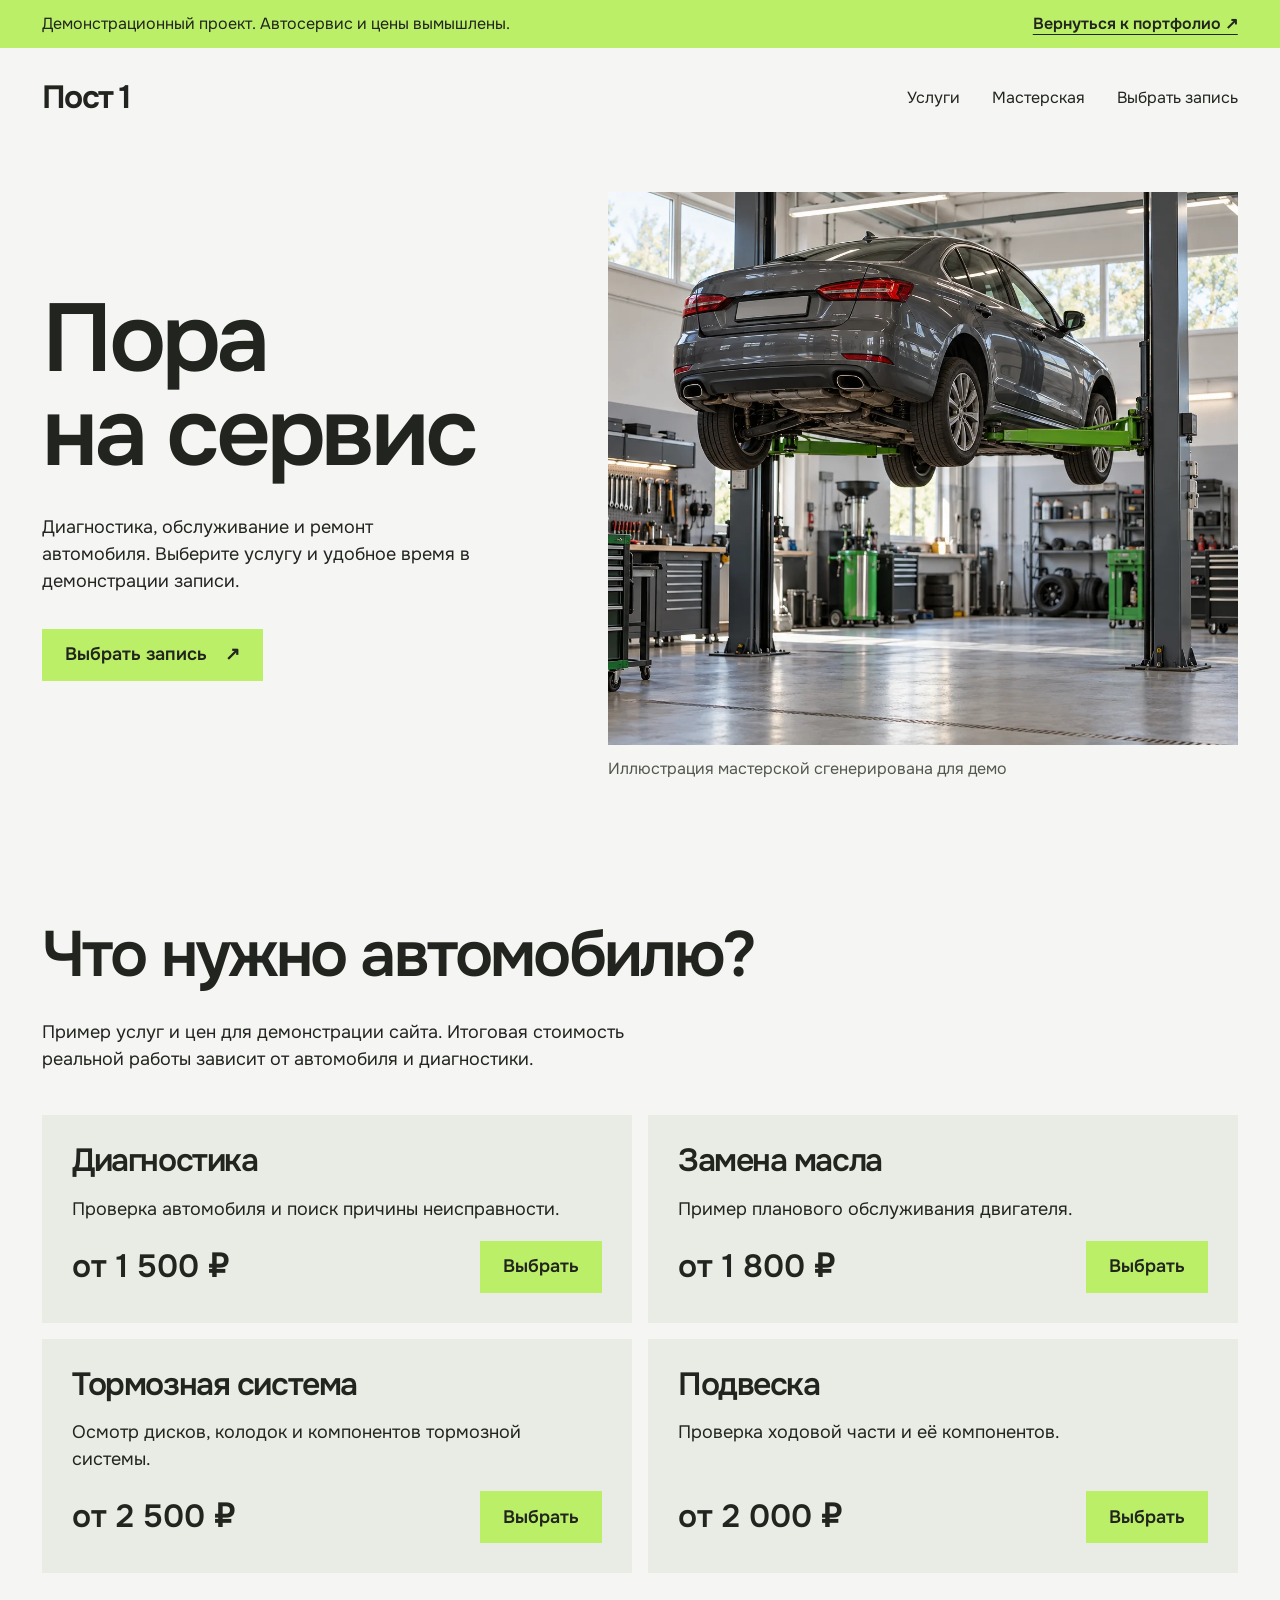
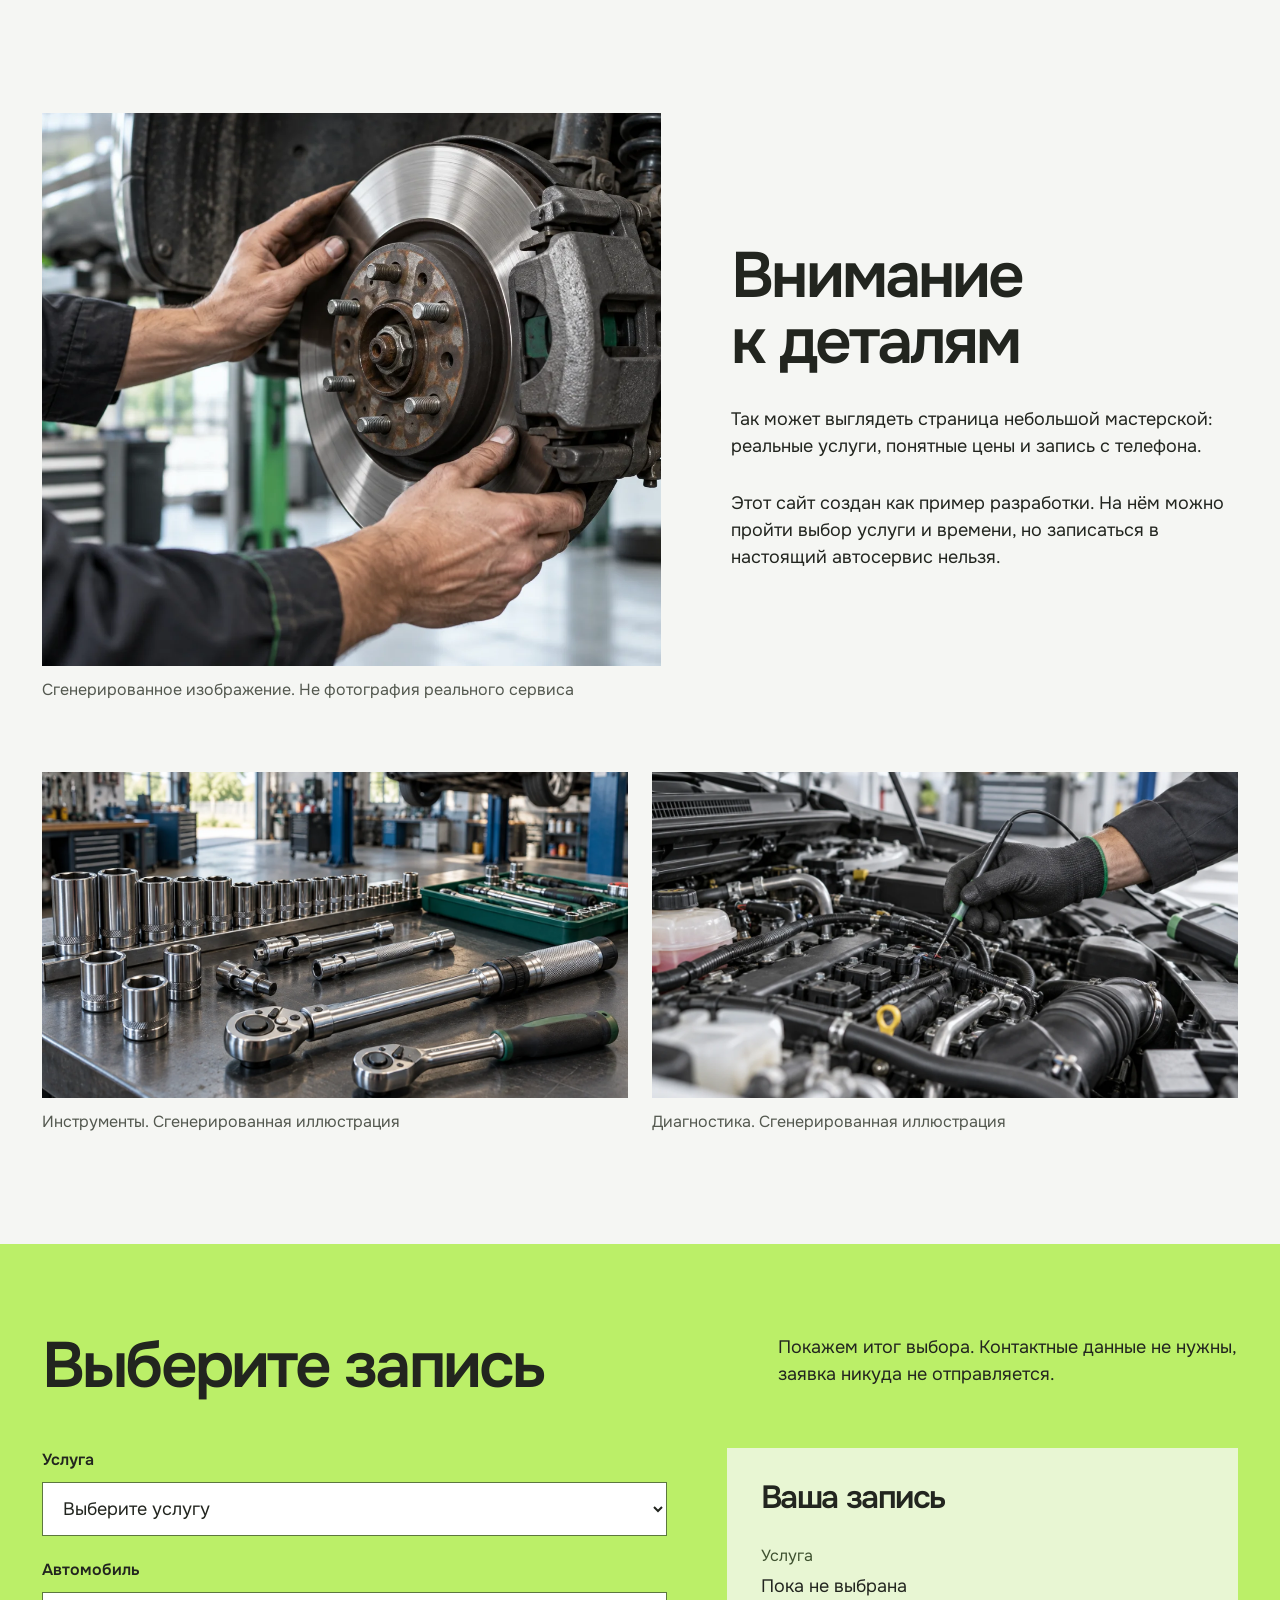
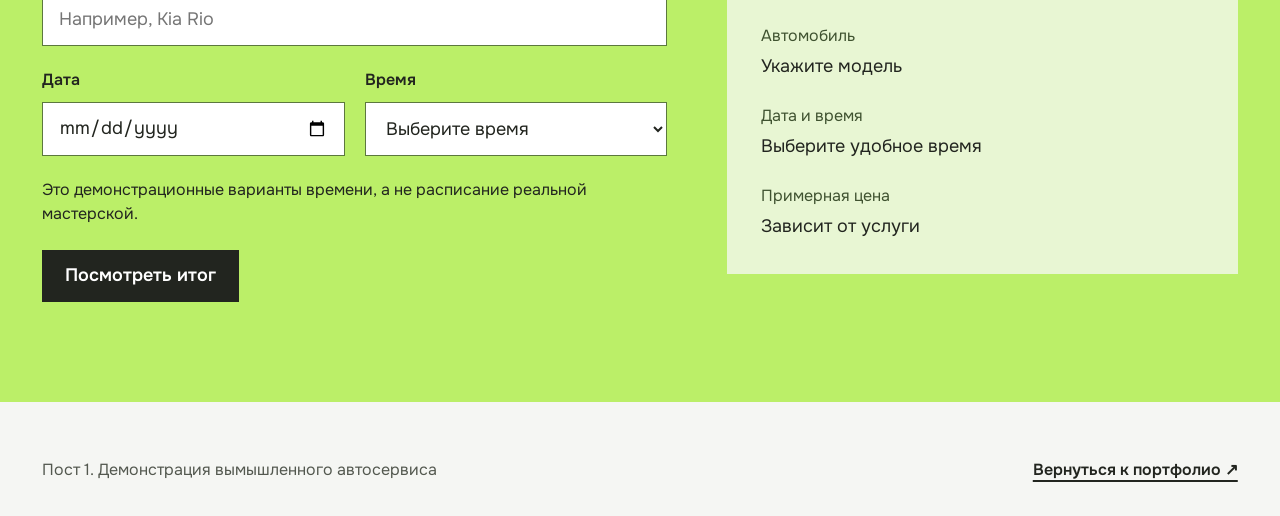
==== demos/autoservice/index.html @ d35ccf21 "Create Dmitry portfolio with original KEDO demo and autoservice example" ====
<!doctype html><html lang="ru"><head><meta charset="utf-8"><meta name="viewport" content="width=device-width,initial-scale=1"><title>Пост 1 | Демонстрационный сайт автосервиса</title><meta name="description" content="Демонстрационный сайт вымышленного автосервиса: услуги, примерные цены и интерактивный выбор записи."><meta name="robots" content="noindex"><link rel="icon" href="../../assets/favicon.svg"><link rel="stylesheet" href="../../assets/base.css"><link rel="stylesheet" href="autoservice.css"><script type="module" src="autoservice.js"></script></head><body>
<a class="skip-link" href="#main">Перейти к содержанию</a>
<div class="demo-strip"><p>Демонстрационный проект. Автосервис и цены вымышлены.</p><a href="../../">Вернуться к портфолио ↗</a></div>
<header class="site-nav wrap"><a class="wordmark" href="#main">Пост 1</a><nav class="nav-links" aria-label="Навигация автосервиса"><a href="#services">Услуги</a><a href="#workshop">Мастерская</a><a href="#booking">Выбрать запись</a></nav></header>
<main id="main"><section class="auto-hero wrap"><div class="auto-hero-copy"><h1>Пора<br>на сервис</h1><p>Диагностика, обслуживание и ремонт автомобиля. Выберите услугу и удобное время в демонстрации записи.</p><a class="button" href="#booking">Выбрать запись <span aria-hidden="true">↗</span></a></div><figure><img src="../../assets/images/workshop.webp" alt="Сгенерированная иллюстрация светлой автомастерской с автомобилем на подъёмнике" width="1536" height="1024" fetchpriority="high"><figcaption>Иллюстрация мастерской сгенерирована для демо</figcaption></figure></section>
<section class="services wrap" id="services" aria-labelledby="services-title"><h2 id="services-title">Что нужно автомобилю?</h2><p class="section-intro">Пример услуг и цен для демонстрации сайта. Итоговая стоимость реальной работы зависит от автомобиля и диагностики.</p><div class="service-list" id="service-list"></div><noscript><p>Диагностика от 1 500 ₽, замена масла от 1 800 ₽, тормозная система от 2 500 ₽, подвеска от 2 000 ₽. Цены вымышлены для демо.</p></noscript></section>
<section class="workshop wrap" id="workshop" aria-labelledby="workshop-title"><figure><img src="../../assets/images/workshop-detail.webp" width="1536" height="1024" alt="Сгенерированная иллюстрация осмотра тормозного диска автомобиля" loading="lazy"><figcaption>Сгенерированное изображение. Не фотография реального сервиса</figcaption></figure><div><h2 id="workshop-title">Внимание<br>к деталям</h2><p>Так может выглядеть страница небольшой мастерской: реальные услуги, понятные цены и запись с телефона.</p><p>Этот сайт создан как пример разработки. На нём можно пройти выбор услуги и времени, но записаться в настоящий автосервис нельзя.</p></div><div class="workshop-scenes"><figure><img src="../../assets/images/workshop-tools.webp" alt="Сгенерированная иллюстрация инструментов автомастерской" width="1536" height="1024" loading="lazy"><figcaption>Инструменты. Сгенерированная иллюстрация</figcaption></figure><figure><img src="../../assets/images/workshop-engine.webp" alt="Сгенерированная иллюстрация диагностики двигателя" width="1536" height="1024" loading="lazy"><figcaption>Диагностика. Сгенерированная иллюстрация</figcaption></figure></div></section>
<section class="booking wrap" id="booking" aria-labelledby="booking-title"><div class="booking-heading"><h2 id="booking-title">Выберите запись</h2><p>Покажем итог выбора. Контактные данные не нужны, заявка никуда не отправляется.</p></div><div class="booking-layout"><form id="booking-form"><div class="form-field"><label for="service">Услуга</label><select id="service" name="service" required><option value="">Выберите услугу</option></select></div><div class="form-field"><label for="car">Автомобиль</label><input id="car" name="car" required maxlength="80" placeholder="Например, Kia Rio" autocomplete="off"></div><div class="form-pair"><div class="form-field"><label for="date">Дата</label><input id="date" name="date" type="date" required></div><div class="form-field"><label for="time">Время</label><select id="time" name="time" required><option value="">Выберите время</option><option>09:00</option><option>11:00</option><option>13:00</option><option>15:00</option><option>17:00</option></select></div></div><p class="form-note">Это демонстрационные варианты времени, а не расписание реальной мастерской.</p><button class="button" type="submit">Посмотреть итог</button></form><aside class="booking-summary" aria-labelledby="summary-title"><h3 id="summary-title">Ваша запись</h3><dl id="booking-summary"><div><dt>Услуга</dt><dd id="summary-service">Пока не выбрана</dd></div><div><dt>Автомобиль</dt><dd id="summary-car">Укажите модель</dd></div><div><dt>Дата и время</dt><dd id="summary-date">Выберите удобное время</dd></div><div><dt>Примерная цена</dt><dd id="summary-price">Зависит от услуги</dd></div></dl><p class="booking-result" id="booking-result" role="status" hidden>Демонстрация завершена. Запись не отправлена.</p></aside></div><noscript><p>Для работы демонстрационной формы включите JavaScript.</p></noscript></section></main>
<footer class="footer wrap"><p>Пост 1. Демонстрация вымышленного автосервиса</p><a class="text-link" href="../../">Вернуться к портфолио ↗</a></footer></body></html>
---- assets/base.css ----
@font-face{font-family:Onest;src:url('fonts/onest-cyrillic.woff2') format('woff2');font-weight:100 900;font-display:swap;unicode-range:U+0400-045F,U+0490-0491,U+04B0-04B1,U+2116}
@font-face{font-family:Onest;src:url('fonts/onest-latin.woff2') format('woff2');font-weight:100 900;font-display:swap;unicode-range:U+0000-00FF,U+0131,U+0152-0153,U+02BB-02BC,U+02C6,U+02DA,U+02DC,U+0304,U+0308,U+0329,U+2000-206F,U+20AC,U+2122,U+2191,U+2193,U+2212,U+2215,U+FEFF,U+FFFD}
:root{--ground:#f5f6f3;--paper:#fff;--ink:#22251f;--muted:#53584f;--accent:#bbef68;--surface:#e9ece5;--radius:0;--gutter:clamp(20px,3.3vw,56px);--body:18px;color-scheme:light;font-family:Onest,Arial,sans-serif;color:var(--ink);background:var(--ground)}
img{height:auto}
*{box-sizing:border-box}html{scroll-behavior:smooth;scroll-padding-top:28px}body{margin:0;font-size:var(--body);line-height:1.5}button,input,select,textarea{font:inherit}button,a{-webkit-tap-highlight-color:transparent}button{cursor:pointer}a{color:inherit;text-underline-offset:5px}img{max-width:100%;display:block}h1,h2,h3,p{margin:0}h1,h2,h3{font-weight:600;letter-spacing:-.045em;line-height:1.03;text-wrap:balance}p{max-width:65ch}button{color:inherit}button:disabled{cursor:default}a:focus-visible,button:focus-visible,summary:focus-visible,input:focus-visible,select:focus-visible{outline:3px solid #367a17;outline-offset:5px}::selection{background:var(--accent);color:var(--ink)}[hidden]{display:none!important}.wrap{padding-inline:var(--gutter);max-width:1600px;margin-inline:auto}.button{display:inline-flex;align-items:center;justify-content:center;gap:18px;min-height:52px;padding:14px 23px;background:var(--accent);border:0;text-decoration:none;font-weight:600;line-height:1.2;transition:transform .2s,background .2s}.button:hover{background:#ace052;transform:translateY(-3px)}.button:active{transform:translateY(0)}.button.secondary{background:var(--ink);color:white}.button.secondary:hover{background:#3c4237}.text-link{display:inline-block;font-weight:600;text-decoration-thickness:2px}.skip-link{position:fixed;top:8px;left:8px;z-index:100;padding:12px;background:var(--paper);transform:translateY(-150%)}.skip-link:focus{transform:none}.site-nav{min-height:100px;display:flex;align-items:center;justify-content:space-between;gap:24px}.wordmark{font-size:27px;font-weight:650;text-decoration:none;letter-spacing:-.055em}.nav-links{display:flex;align-items:center;gap:32px}.nav-links a{text-decoration:none;font-size:16px}.nav-links a:hover{text-decoration:underline}.nav-links .button{font-size:16px}.demo-strip{background:var(--accent);padding:12px var(--gutter);font-size:16px;display:flex;justify-content:space-between;gap:16px;flex-wrap:wrap}.demo-strip a{font-weight:600}.demo-note{color:var(--muted);font-size:16px;line-height:1.5}.footer{padding-block:56px 34px;display:flex;justify-content:space-between;gap:24px;flex-wrap:wrap;font-size:16px}.footer p{color:var(--muted)}.motion{animation-duration:.7s;animation-fill-mode:both}.motion.is-visible{animation-name:arrive}@keyframes arrive{from{opacity:.35;transform:translateY(24px)}to{opacity:1;transform:none}}@media(max-width:760px){:root{--body:16px}.site-nav{min-height:86px;gap:18px;flex-wrap:wrap;padding-block:20px}.nav-links{gap:16px;flex-wrap:wrap}.nav-links a{font-size:14px}.nav-links .button{font-size:14px;min-height:44px;padding:12px 15px}.wordmark{font-size:25px}.footer{padding-block:40px 24px}}@media(prefers-reduced-motion:reduce){html{scroll-behavior:auto}*,*::before,*::after{animation:none!important;transition:none!important;scroll-behavior:auto!important}}
---- demos/autoservice/autoservice.css ----
.auto-hero{display:grid;grid-template-columns:.9fr 1.1fr;gap:50px;align-items:center;padding-block:44px 70px}.auto-hero h1{font-size:clamp(64px,7.5vw,116px);line-height:.98}.auto-hero-copy p{font-size:22px;margin-block:34px;max-width:440px}.auto-hero figure,.workshop figure{margin:0}.auto-hero img{aspect-ratio:1;object-fit:cover;width:100%}.auto-hero figcaption,.workshop figcaption{font-size:14px;color:var(--muted);margin-top:12px}.services{padding-block:72px 100px}.services h2,.workshop h2,.booking h2{font-size:clamp(38px,5vw,72px)}.section-intro{font-size:18px;max-width:620px;margin-top:30px}.service-list{margin-top:42px;display:grid;grid-template-columns:1fr 1fr;gap:16px}.service{background:var(--surface);padding:30px;display:flex;flex-direction:column;align-items:flex-start;gap:18px}.service h3{font-size:32px}.service p{font-size:18px}.service-bottom{display:flex;justify-content:space-between;align-items:center;gap:20px;width:100%;margin-top:auto}.service-price{font-size:23px;font-weight:600}.service button{font-size:16px}.workshop{display:grid;grid-template-columns:1.1fr .9fr;gap:70px;align-items:center;padding-block:40px 110px}.workshop img{width:100%;aspect-ratio:1.12;object-fit:cover}.workshop p{font-size:20px;margin-top:30px;max-width:45ch}.booking{padding-block:90px 100px;background:var(--accent)}.booking-heading{display:flex;justify-content:space-between;align-items:flex-start;gap:50px}.booking-heading h2{max-width:12ch}.booking-heading p{font-size:20px;max-width:460px}.booking-layout{display:grid;grid-template-columns:1.1fr .9fr;gap:60px;margin-top:48px}.form-field{display:flex;flex-direction:column;gap:10px;margin-bottom:22px;min-width:0}.form-field label{font-weight:600;font-size:17px}.form-field input,.form-field select{width:100%;height:54px;min-width:0;padding:12px 16px;border:1px solid #5c783e;border-radius:0;background:white;color:var(--ink);font-size:17px}.form-pair{display:grid;grid-template-columns:1fr 1fr;gap:20px}.form-note{font-size:16px;margin-bottom:24px;max-width:52ch}.booking form .button{background:var(--ink);color:white}.booking form .button:hover{background:#3d4437}.booking-summary{background:#e8f6d3;padding:34px;align-self:start}.booking-summary h3{font-size:32px}.booking-summary dl{margin:30px 0 0;display:flex;flex-direction:column;gap:24px}.booking-summary dt{font-size:16px;color:#3f5230}.booking-summary dd{margin:5px 0 0;font-size:20px;overflow-wrap:anywhere}.booking-result{margin-top:28px;font-size:18px;font-weight:600}.demo-strip p{max-width:none}@media(max-width:1000px){.auto-hero{gap:32px}.auto-hero h1{font-size:70px}.auto-hero-copy p{font-size:18px}.workshop{gap:36px}.workshop p{font-size:18px}.booking-layout{gap:32px}.booking-heading{gap:32px}.booking-heading p{font-size:18px}.service{padding:26px}.service-bottom{align-items:flex-start;flex-direction:column;gap:18px}}@media(max-width:760px){.auto-hero{grid-template-columns:1fr;padding-block:35px 38px;gap:38px}.auto-hero h1{font-size:66px}.auto-hero-copy p{font-size:18px;margin-block:25px}.auto-hero img{aspect-ratio:1.22}.services{padding-block:52px 58px}.services h2{font-size:35px}.section-intro{font-size:16px;margin-top:24px}.service-list{grid-template-columns:1fr;margin-top:28px}.service{padding:26px 22px}.service h3{font-size:30px}.service p{font-size:16px}.service-bottom{flex-direction:row;align-items:center}.service-price{font-size:20px}.service .button{font-size:14px;padding:13px 18px}.workshop{grid-template-columns:1fr;gap:32px;padding-block:20px 64px}.workshop p{font-size:18px;margin-top:22px}.booking{padding-block:56px 60px}.booking-heading{flex-direction:column;gap:25px}.booking h2{font-size:38px}.booking-heading p{font-size:18px}.booking-layout{grid-template-columns:1fr;gap:32px;margin-top:34px}.form-pair{grid-template-columns:1fr;gap:0}.booking-summary{padding:26px 22px}.booking-summary dd{font-size:18px}.demo-strip{font-size:14px}.nav-links{gap:14px}.nav-links a{font-size:14px}}
.workshop-scenes{grid-column:1 / -1;display:grid;grid-template-columns:1fr 1fr;gap:24px}.workshop-scenes img{aspect-ratio:1.8;object-fit:cover}.auto-hero-copy p,.workshop p,.booking-heading p,.service p{font-size:18px}.service-price,.booking-summary h3{font-size:32px}.service button,.form-field label,.form-field input,.form-field select{font-size:18px}.form-field label{font-size:16px}.auto-hero figcaption,.workshop figcaption{font-size:16px}.site-nav .wordmark{font-size:32px}.booking-summary dd{font-size:18px}@media(max-width:900px){.auto-hero{grid-template-columns:1fr}.auto-hero h1{font-size:70px}}@media(max-width:760px){.workshop-scenes{grid-template-columns:1fr;gap:28px}.auto-hero h1{font-size:66px}.service-price{font-size:30px}.service button{font-size:16px}}
.auto-hero img{aspect-ratio:1.14}.workshop figure{overflow:hidden}.workshop img{transition:transform .7s}.workshop figure:hover img{transform:scale(1.025)}
.auto-hero figure{overflow:hidden}.auto-hero img{animation:picture-drift 14s ease-in-out infinite alternate}@keyframes picture-drift{from{transform:scale(1)}to{transform:scale(1.025)}}
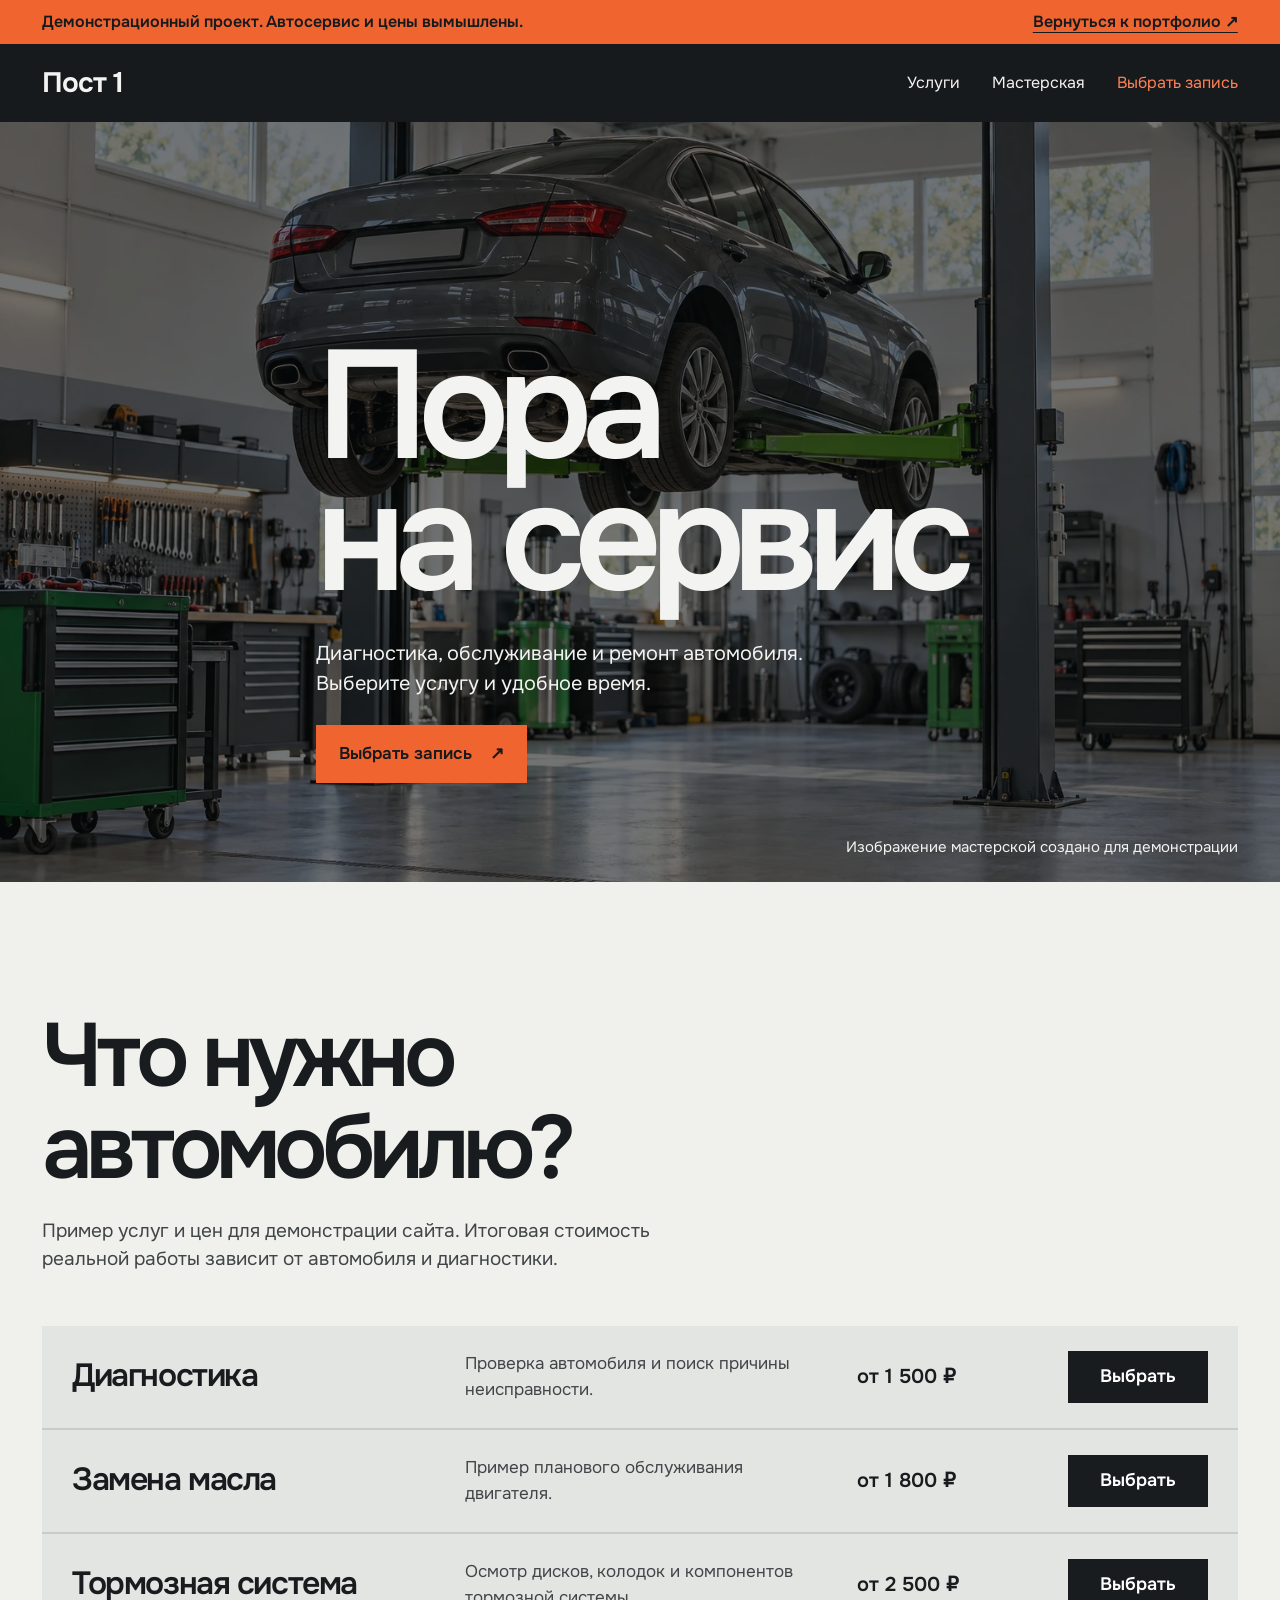
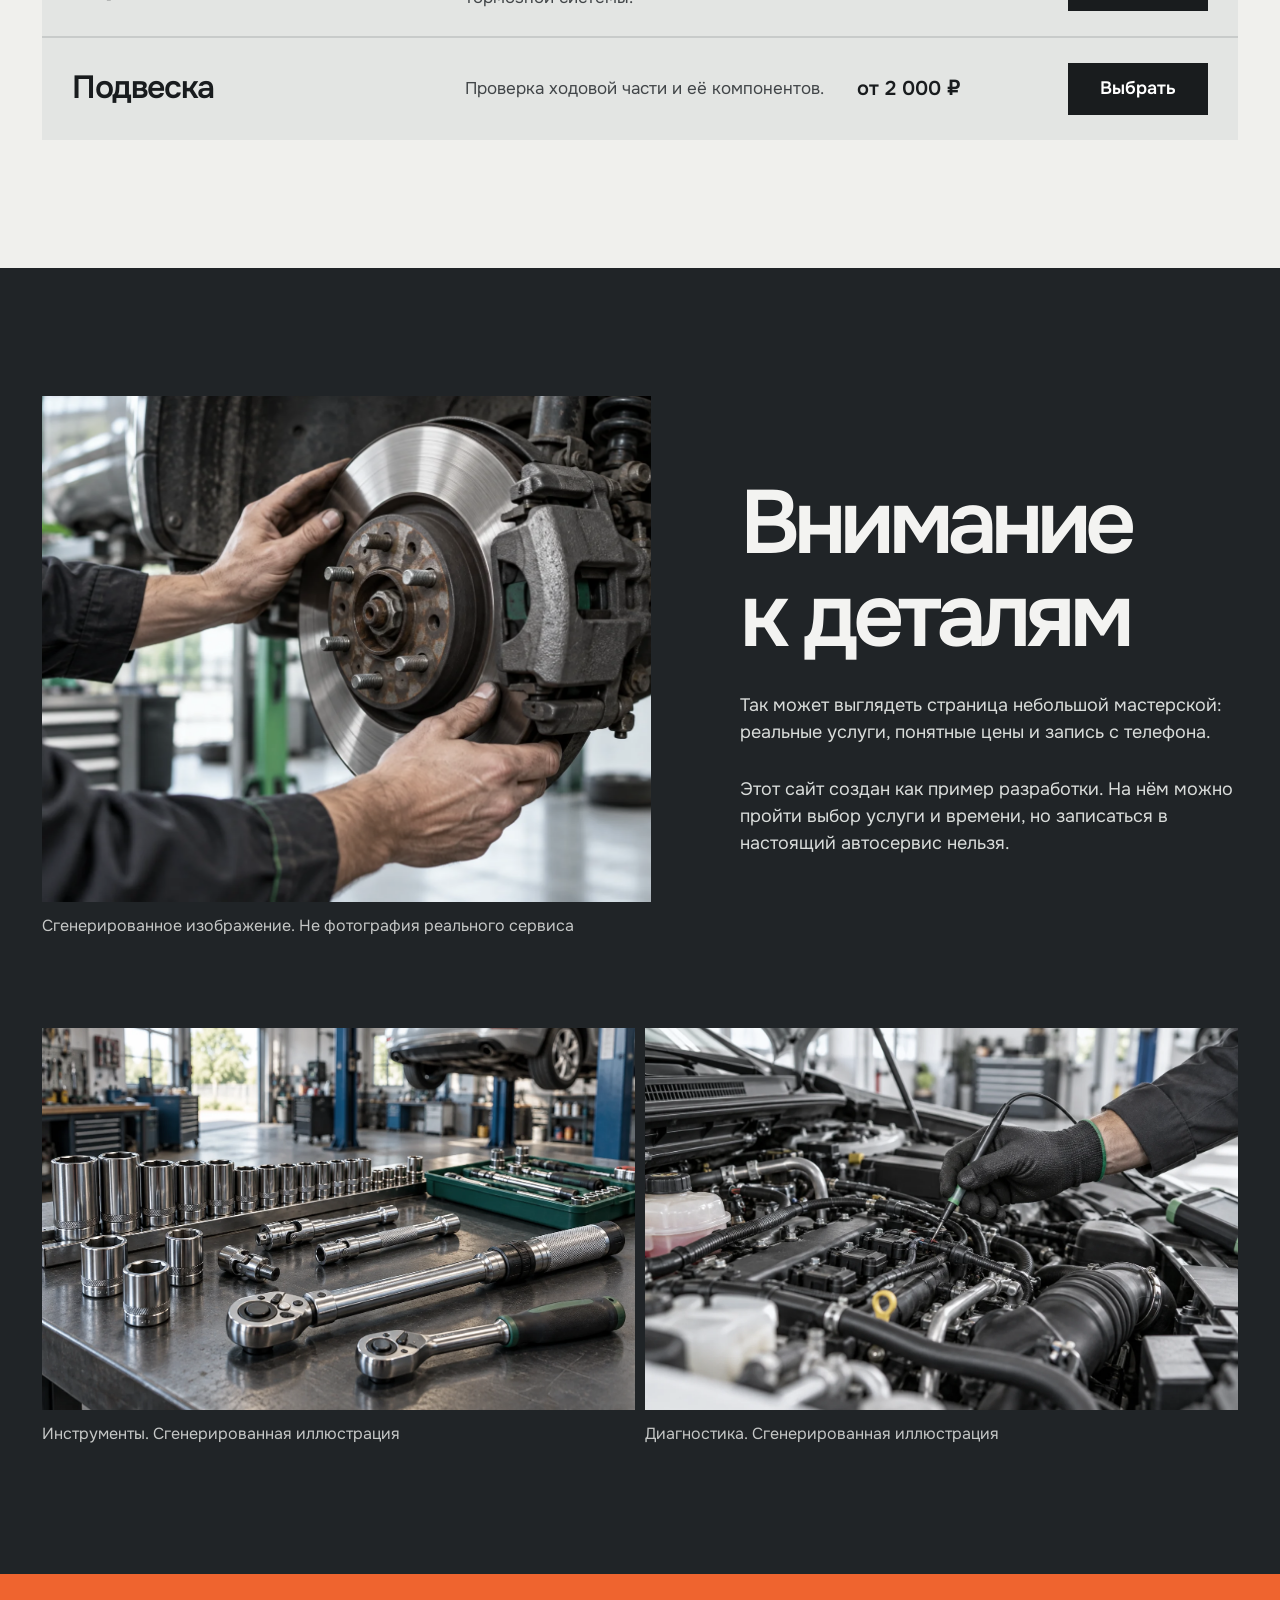
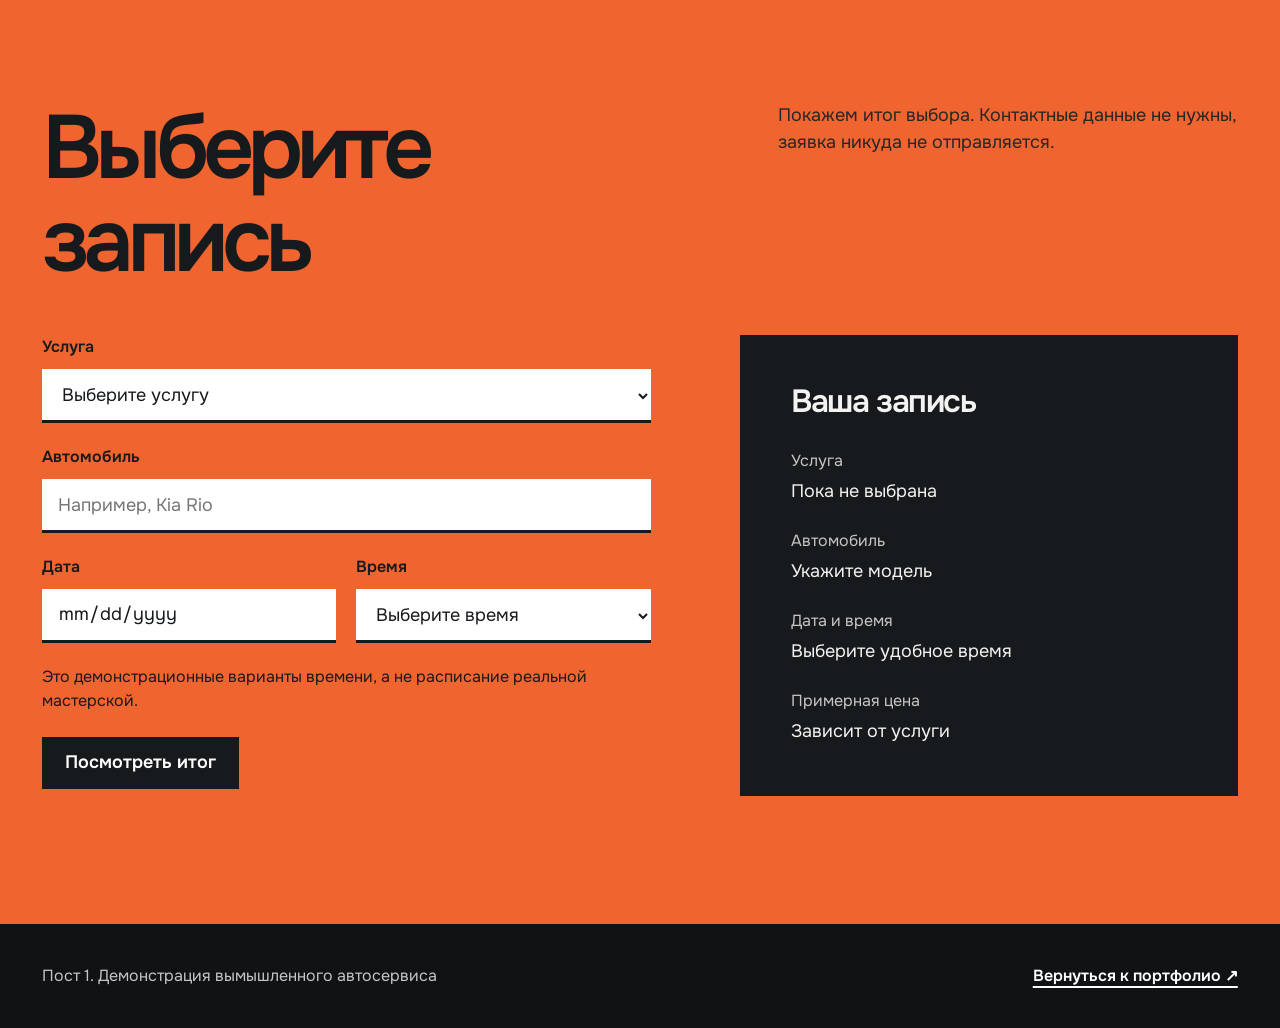
==== commit ae63b711: "Restyle auto service demo and refine portfolio finish" ====
--- a/demos/autoservice/index.html
+++ b/demos/autoservice/index.html
@@ -1,8 +1,8 @@
-<!doctype html><html lang="ru"><head><meta charset="utf-8"><meta name="viewport" content="width=device-width,initial-scale=1"><title>Пост 1 | Демонстрационный сайт автосервиса</title><meta name="description" content="Демонстрационный сайт вымышленного автосервиса: услуги, примерные цены и интерактивный выбор записи."><meta name="robots" content="noindex"><link rel="icon" href="../../assets/favicon.svg"><link rel="stylesheet" href="../../assets/base.css"><link rel="stylesheet" href="autoservice.css"><script type="module" src="autoservice.js"></script></head><body>
+<!doctype html><html lang="ru"><head><meta charset="utf-8"><meta name="viewport" content="width=device-width,initial-scale=1"><title>Пост 1 | Демонстрационный сайт автосервиса</title><meta name="description" content="Демонстрационный сайт вымышленного автосервиса: услуги, примерные цены и интерактивный выбор записи."><meta name="robots" content="noindex"><link rel="icon" href="../../favicon.ico" sizes="any"><link rel="icon" href="../../assets/favicon.svg" type="image/svg+xml"><link rel="stylesheet" href="../../assets/base.css"><link rel="stylesheet" href="autoservice.css"><script type="module" src="autoservice.js"></script></head><body>
 <a class="skip-link" href="#main">Перейти к содержанию</a>
 <div class="demo-strip"><p>Демонстрационный проект. Автосервис и цены вымышлены.</p><a href="../../">Вернуться к портфолио ↗</a></div>
 <header class="site-nav wrap"><a class="wordmark" href="#main">Пост 1</a><nav class="nav-links" aria-label="Навигация автосервиса"><a href="#services">Услуги</a><a href="#workshop">Мастерская</a><a href="#booking">Выбрать запись</a></nav></header>
-<main id="main"><section class="auto-hero wrap"><div class="auto-hero-copy"><h1>Пора<br>на сервис</h1><p>Диагностика, обслуживание и ремонт автомобиля. Выберите услугу и удобное время в демонстрации записи.</p><a class="button" href="#booking">Выбрать запись <span aria-hidden="true">↗</span></a></div><figure><img src="../../assets/images/workshop.webp" alt="Сгенерированная иллюстрация светлой автомастерской с автомобилем на подъёмнике" width="1536" height="1024" fetchpriority="high"><figcaption>Иллюстрация мастерской сгенерирована для демо</figcaption></figure></section>
+<main id="main"><section class="auto-hero" aria-labelledby="auto-title"><figure><img src="../../assets/images/workshop.webp" alt="Сгенерированная иллюстрация автомастерской с автомобилем на подъёмнике" width="1536" height="1024" fetchpriority="high"><figcaption>Изображение мастерской создано для демонстрации</figcaption></figure><div class="auto-hero-copy wrap"><h1 id="auto-title">Пора<br>на сервис</h1><p>Диагностика, обслуживание и ремонт автомобиля. Выберите услугу и удобное время.</p><a class="button" href="#booking">Выбрать запись <span aria-hidden="true">↗</span></a></div></section>
 <section class="services wrap" id="services" aria-labelledby="services-title"><h2 id="services-title">Что нужно автомобилю?</h2><p class="section-intro">Пример услуг и цен для демонстрации сайта. Итоговая стоимость реальной работы зависит от автомобиля и диагностики.</p><div class="service-list" id="service-list"></div><noscript><p>Диагностика от 1 500 ₽, замена масла от 1 800 ₽, тормозная система от 2 500 ₽, подвеска от 2 000 ₽. Цены вымышлены для демо.</p></noscript></section>
 <section class="workshop wrap" id="workshop" aria-labelledby="workshop-title"><figure><img src="../../assets/images/workshop-detail.webp" width="1536" height="1024" alt="Сгенерированная иллюстрация осмотра тормозного диска автомобиля" loading="lazy"><figcaption>Сгенерированное изображение. Не фотография реального сервиса</figcaption></figure><div><h2 id="workshop-title">Внимание<br>к деталям</h2><p>Так может выглядеть страница небольшой мастерской: реальные услуги, понятные цены и запись с телефона.</p><p>Этот сайт создан как пример разработки. На нём можно пройти выбор услуги и времени, но записаться в настоящий автосервис нельзя.</p></div><div class="workshop-scenes"><figure><img src="../../assets/images/workshop-tools.webp" alt="Сгенерированная иллюстрация инструментов автомастерской" width="1536" height="1024" loading="lazy"><figcaption>Инструменты. Сгенерированная иллюстрация</figcaption></figure><figure><img src="../../assets/images/workshop-engine.webp" alt="Сгенерированная иллюстрация диагностики двигателя" width="1536" height="1024" loading="lazy"><figcaption>Диагностика. Сгенерированная иллюстрация</figcaption></figure></div></section>
 <section class="booking wrap" id="booking" aria-labelledby="booking-title"><div class="booking-heading"><h2 id="booking-title">Выберите запись</h2><p>Покажем итог выбора. Контактные данные не нужны, заявка никуда не отправляется.</p></div><div class="booking-layout"><form id="booking-form"><div class="form-field"><label for="service">Услуга</label><select id="service" name="service" required><option value="">Выберите услугу</option></select></div><div class="form-field"><label for="car">Автомобиль</label><input id="car" name="car" required maxlength="80" placeholder="Например, Kia Rio" autocomplete="off"></div><div class="form-pair"><div class="form-field"><label for="date">Дата</label><input id="date" name="date" type="date" required></div><div class="form-field"><label for="time">Время</label><select id="time" name="time" required><option value="">Выберите время</option><option>09:00</option><option>11:00</option><option>13:00</option><option>15:00</option><option>17:00</option></select></div></div><p class="form-note">Это демонстрационные варианты времени, а не расписание реальной мастерской.</p><button class="button" type="submit">Посмотреть итог</button></form><aside class="booking-summary" aria-labelledby="summary-title"><h3 id="summary-title">Ваша запись</h3><dl id="booking-summary"><div><dt>Услуга</dt><dd id="summary-service">Пока не выбрана</dd></div><div><dt>Автомобиль</dt><dd id="summary-car">Укажите модель</dd></div><div><dt>Дата и время</dt><dd id="summary-date">Выберите удобное время</dd></div><div><dt>Примерная цена</dt><dd id="summary-price">Зависит от услуги</dd></div></dl><p class="booking-result" id="booking-result" role="status" hidden>Демонстрация завершена. Запись не отправлена.</p></aside></div><noscript><p>Для работы демонстрационной формы включите JavaScript.</p></noscript></section></main>
--- a/demos/autoservice/autoservice.css
+++ b/demos/autoservice/autoservice.css
@@ -2,3 +2,5 @@
 .workshop-scenes{grid-column:1 / -1;display:grid;grid-template-columns:1fr 1fr;gap:24px}.workshop-scenes img{aspect-ratio:1.8;object-fit:cover}.auto-hero-copy p,.workshop p,.booking-heading p,.service p{font-size:18px}.service-price,.booking-summary h3{font-size:32px}.service button,.form-field label,.form-field input,.form-field select{font-size:18px}.form-field label{font-size:16px}.auto-hero figcaption,.workshop figcaption{font-size:16px}.site-nav .wordmark{font-size:32px}.booking-summary dd{font-size:18px}@media(max-width:900px){.auto-hero{grid-template-columns:1fr}.auto-hero h1{font-size:70px}}@media(max-width:760px){.workshop-scenes{grid-template-columns:1fr;gap:28px}.auto-hero h1{font-size:66px}.service-price{font-size:30px}.service button{font-size:16px}}
 .auto-hero img{aspect-ratio:1.14}.workshop figure{overflow:hidden}.workshop img{transition:transform .7s}.workshop figure:hover img{transform:scale(1.025)}
 .auto-hero figure{overflow:hidden}.auto-hero img{animation:picture-drift 14s ease-in-out infinite alternate}@keyframes picture-drift{from{transform:scale(1)}to{transform:scale(1.025)}}
+:root{--ground:#171a1d;--paper:#222629;--ink:#f3f3f1;--muted:#c5c7c6;--accent:#ef642f;--surface:#292e31;color-scheme:dark;background:#171a1d;color:#f3f3f1}body{background:#171a1d;color:#f3f3f1}.demo-strip{background:#ef642f;color:#171a1d;font-weight:600;padding-block:10px}.demo-strip a{color:#171a1d}.site-nav{max-width:none;min-height:78px;background:#171a1d}.site-nav .wordmark{font-size:28px;letter-spacing:-.04em}.nav-links a{color:#f3f3f1}.nav-links a:last-child{color:#ff8155}.skip-link{color:#171a1d}.auto-hero{height:min(760px,calc(100svh - 130px));min-height:550px;position:relative;display:flex;align-items:flex-end;overflow:hidden;padding:0;background:#24282b}.auto-hero>figure{position:absolute;inset:0;margin:0;overflow:hidden}.auto-hero>figure::after{content:"";position:absolute;inset:0;background:rgba(8,11,13,.56)}.auto-hero>figure img{width:100%;height:100%;object-fit:cover;object-position:center 58%;animation:picture-drift 18s ease-in-out infinite alternate}.auto-hero figcaption{position:absolute;right:var(--gutter);bottom:24px;z-index:1;color:#f3f3f1;font-size:15px}.auto-hero-copy{position:relative;z-index:1;padding-bottom:clamp(70px,11vh,128px);pointer-events:none}.auto-hero-copy h1{font-size:clamp(82px,12vw,172px);line-height:.86;letter-spacing:-.075em;max-width:8ch}.auto-hero-copy p{font-size:20px;max-width:520px;color:#f3f3f1;margin-block:34px 26px}.auto-hero-copy .button{background:#ef642f;color:#171a1d;pointer-events:auto;min-height:58px;font-size:17px}.auto-hero-copy .button:hover{background:#ff8155}.services{max-width:none;background:#f0f0ed;color:#191c1e;padding:clamp(76px,10vw,140px) max(var(--gutter),calc((100vw - 1488px)/2 + var(--gutter)))}.services h2,.workshop h2,.booking h2{font-size:clamp(48px,7vw,104px);letter-spacing:-.065em;max-width:11ch}.section-intro{font-size:19px;max-width:680px;color:#414548;margin-top:22px}.service-list{grid-template-columns:1fr;gap:2px;margin-top:52px;background:#c8cbca}.service{display:grid;grid-template-columns:minmax(220px,1fr) minmax(200px,1fr) minmax(175px,.5fr) auto;align-items:center;gap:28px;background:#e3e5e3;padding:25px 30px}.service h3{font-size:clamp(23px,2.5vw,34px);color:#191c1e}.service p{color:#414548;font-size:17px}.service-bottom{display:contents}.service-price{color:#191c1e;font-size:22px;white-space:nowrap}.service button{min-width:140px;background:#191c1e;color:#fff}.service button:hover{background:#414548}.workshop{max-width:none;background:#202427;padding:clamp(76px,10vw,140px) max(var(--gutter),calc((100vw - 1488px)/2 + var(--gutter)));gap:clamp(40px,7vw,110px)}.workshop img{filter:saturate(.76);aspect-ratio:1.2}.workshop-scenes{gap:10px}.workshop-scenes img{aspect-ratio:1.55}.workshop p{color:#d9dcda}.workshop figcaption{color:#c5c7c6}.booking{max-width:none;padding:clamp(80px,10vw,140px) max(var(--gutter),calc((100vw - 1488px)/2 + var(--gutter)));background:#ef642f;color:#171a1d}.booking-heading p{color:#242729}.booking-layout{gap:clamp(36px,7vw,110px)}.form-field label,.form-note{color:#171a1d}.form-field input,.form-field select{background:#fff;color:#171a1d;border:0;border-bottom:3px solid #171a1d}.booking form .button{background:#171a1d;color:#fff}.booking form .button:hover{background:#34393b}.booking-summary{background:#171a1d;color:#f3f3f1;padding:clamp(26px,4vw,52px)}.booking-summary dt{color:#c5c7c6}.booking-result{color:#ff8155}.footer{max-width:none;padding:40px max(var(--gutter),calc((100vw - 1488px)/2 + var(--gutter)));background:#101214;color:#f3f3f1}.footer p{color:#c5c7c6}.footer a{color:#fff}.service button,.form-field input,.form-field select{border-radius:0}.auto-hero-copy .button:focus-visible,.service button:focus-visible,.booking button:focus-visible{outline:3px solid #fff;outline-offset:4px}@media(max-width:900px){.service{grid-template-columns:1fr 1fr;gap:12px 24px}.service p{grid-column:1}.service-bottom{display:flex;grid-column:2;grid-row:1 / span 2;align-items:flex-end;flex-direction:column}.service button{min-width:0}.booking-heading{display:block}.booking-heading p{margin-top:24px}}@media(max-width:760px){.site-nav{min-height:72px;padding-block:14px}.site-nav .wordmark{font-size:25px}.nav-links{gap:16px}.nav-links a{font-size:14px}.auto-hero{height:calc(84svh - 105px);min-height:590px;align-items:flex-end}.auto-hero>figure img{object-position:58% center}.auto-hero>figure::after{background:rgba(8,11,13,.50)}.auto-hero-copy{padding-bottom:92px}.auto-hero-copy h1{font-size:clamp(78px,17vw,124px)}.auto-hero-copy p{font-size:18px;max-width:340px;margin-block:25px}.auto-hero figcaption{right:20px;bottom:18px;font-size:14px}.services{padding:66px 20px 72px}.services h2,.workshop h2,.booking h2{font-size:clamp(42px,12vw,64px)}.section-intro{font-size:17px}.service-list{margin-top:32px}.service{grid-template-columns:1fr auto;padding:22px 18px;gap:10px 14px}.service h3{font-size:24px}.service p{font-size:15px}.service-bottom{grid-column:2;grid-row:1 / span 2;gap:14px}.service-price{font-size:17px}.service button{font-size:14px;padding:12px 14px;min-height:46px}.workshop{padding:64px 20px 76px;gap:30px}.workshop img{aspect-ratio:1.1}.workshop-scenes{grid-column:auto;grid-template-columns:1fr;gap:24px}.workshop-scenes img{aspect-ratio:1.45}.workshop p{font-size:17px}.booking{padding:68px 20px 76px}.booking-heading p{font-size:17px}.booking-layout{margin-top:36px}.form-field input,.form-field select{font-size:16px}.booking-summary{padding:26px 20px}.footer{padding:34px 20px}.demo-strip{font-size:14px}}@media(prefers-reduced-motion:reduce){.auto-hero>figure img{animation:none}}
+.skip-link{background:#fff;color:#171a1d}.service-price{font-size:20px}
